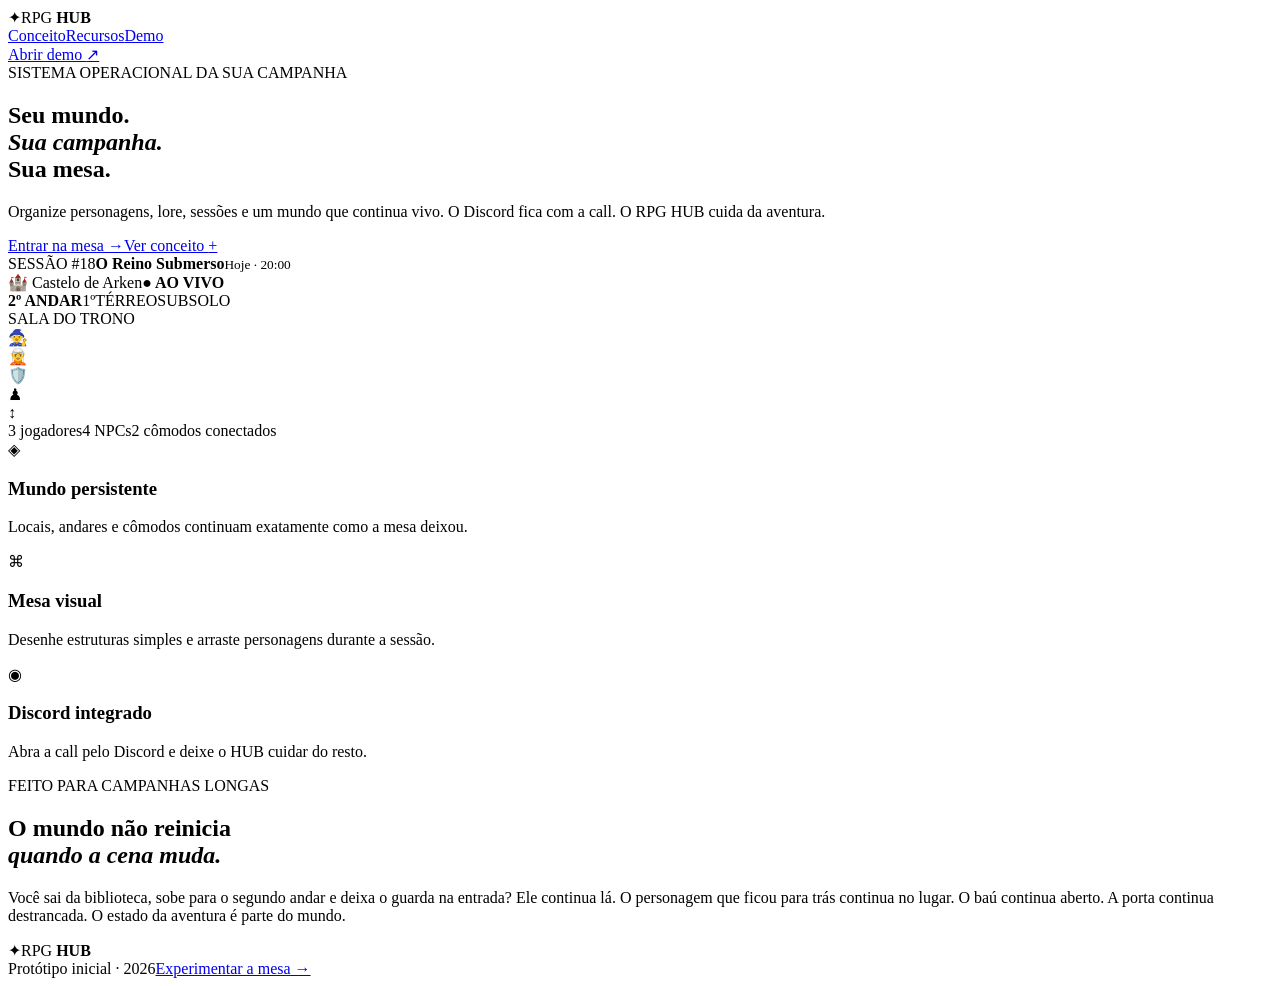
==== index.html @ 9a3b0ae6 "chore: add landing page" ====
<!doctype html><html lang="pt-BR"><head><meta charset="utf-8"><meta name="viewport" content="width=device-width,initial-scale=1"><title>RPG HUB — Seu mundo. Sua campanha. Sua mesa.</title><link rel="stylesheet" href="styles.css"></head><body>
<main class="landing"><div class="ambient a1"></div><div class="ambient a2"></div>
<nav class="topbar"><div class="brand"><span class="brandMark">✦</span><span>RPG <b>HUB</b></span></div><div class="navLinks"><a href="#conceito">Conceito</a><a href="#recursos">Recursos</a><a href="mesa.html">Demo</a></div><a class="ghostButton" href="mesa.html">Abrir demo <span>↗</span></a></nav>
<section class="hero"><div class="heroCopy"><div class="eyebrow"><span></span>SISTEMA OPERACIONAL DA SUA CAMPANHA</div><h1>Seu mundo.<br><em>Sua campanha.</em><br>Sua mesa.</h1><p>Organize personagens, lore, sessões e um mundo que continua vivo. O Discord fica com a call. O RPG HUB cuida da aventura.</p><div class="heroActions"><a class="primaryButton" href="mesa.html">Entrar na mesa <span>→</span></a><a class="secondaryButton" href="#conceito">Ver conceito <span>+</span></a></div></div><div class="heroVisual"><div class="glow"></div><div class="floatingCard"><span>SESSÃO #18</span><b>O Reino Submerso</b><small>Hoje · 20:00</small></div><div class="sceneMock"><div class="sceneHeader"><span>🏰 Castelo de Arken</span><b>● AO VIVO</b></div><div class="floorTabs"><b>2º ANDAR</b><span>1º</span><span>TÉRREO</span><span>SUBSOLO</span></div><div class="sceneRoom"><span class="roomLabel">SALA DO TRONO</span><div class="miniToken m1">🧙</div><div class="miniToken m2">🧝</div><div class="miniToken m3">🛡️</div><div class="miniNpc">♟</div><div class="door">↕</div></div><div class="sceneFooter"><span>3 jogadores</span><span>4 NPCs</span><span>2 cômodos conectados</span></div></div></div></section>
<section id="recursos" class="featureStrip"><article><div class="featureIcon">◈</div><div><h3>Mundo persistente</h3><p>Locais, andares e cômodos continuam exatamente como a mesa deixou.</p></div></article><article><div class="featureIcon">⌘</div><div><h3>Mesa visual</h3><p>Desenhe estruturas simples e arraste personagens durante a sessão.</p></div></article><article><div class="featureIcon">◉</div><div><h3>Discord integrado</h3><p>Abra a call pelo Discord e deixe o HUB cuidar do resto.</p></div></article></section>
<section id="conceito" class="manifesto"><div><div class="eyebrow">FEITO PARA CAMPANHAS LONGAS</div><h2>O mundo não reinicia<br><em>quando a cena muda.</em></h2></div><p>Você sai da biblioteca, sobe para o segundo andar e deixa o guarda na entrada? Ele continua lá. O personagem que ficou para trás continua no lugar. O baú continua aberto. A porta continua destrancada. O estado da aventura é parte do mundo.</p></section>
<footer><div class="brand"><span class="brandMark">✦</span><span>RPG <b>HUB</b></span></div><span>Protótipo inicial · 2026</span><a href="mesa.html">Experimentar a mesa →</a></footer></main></body></html>
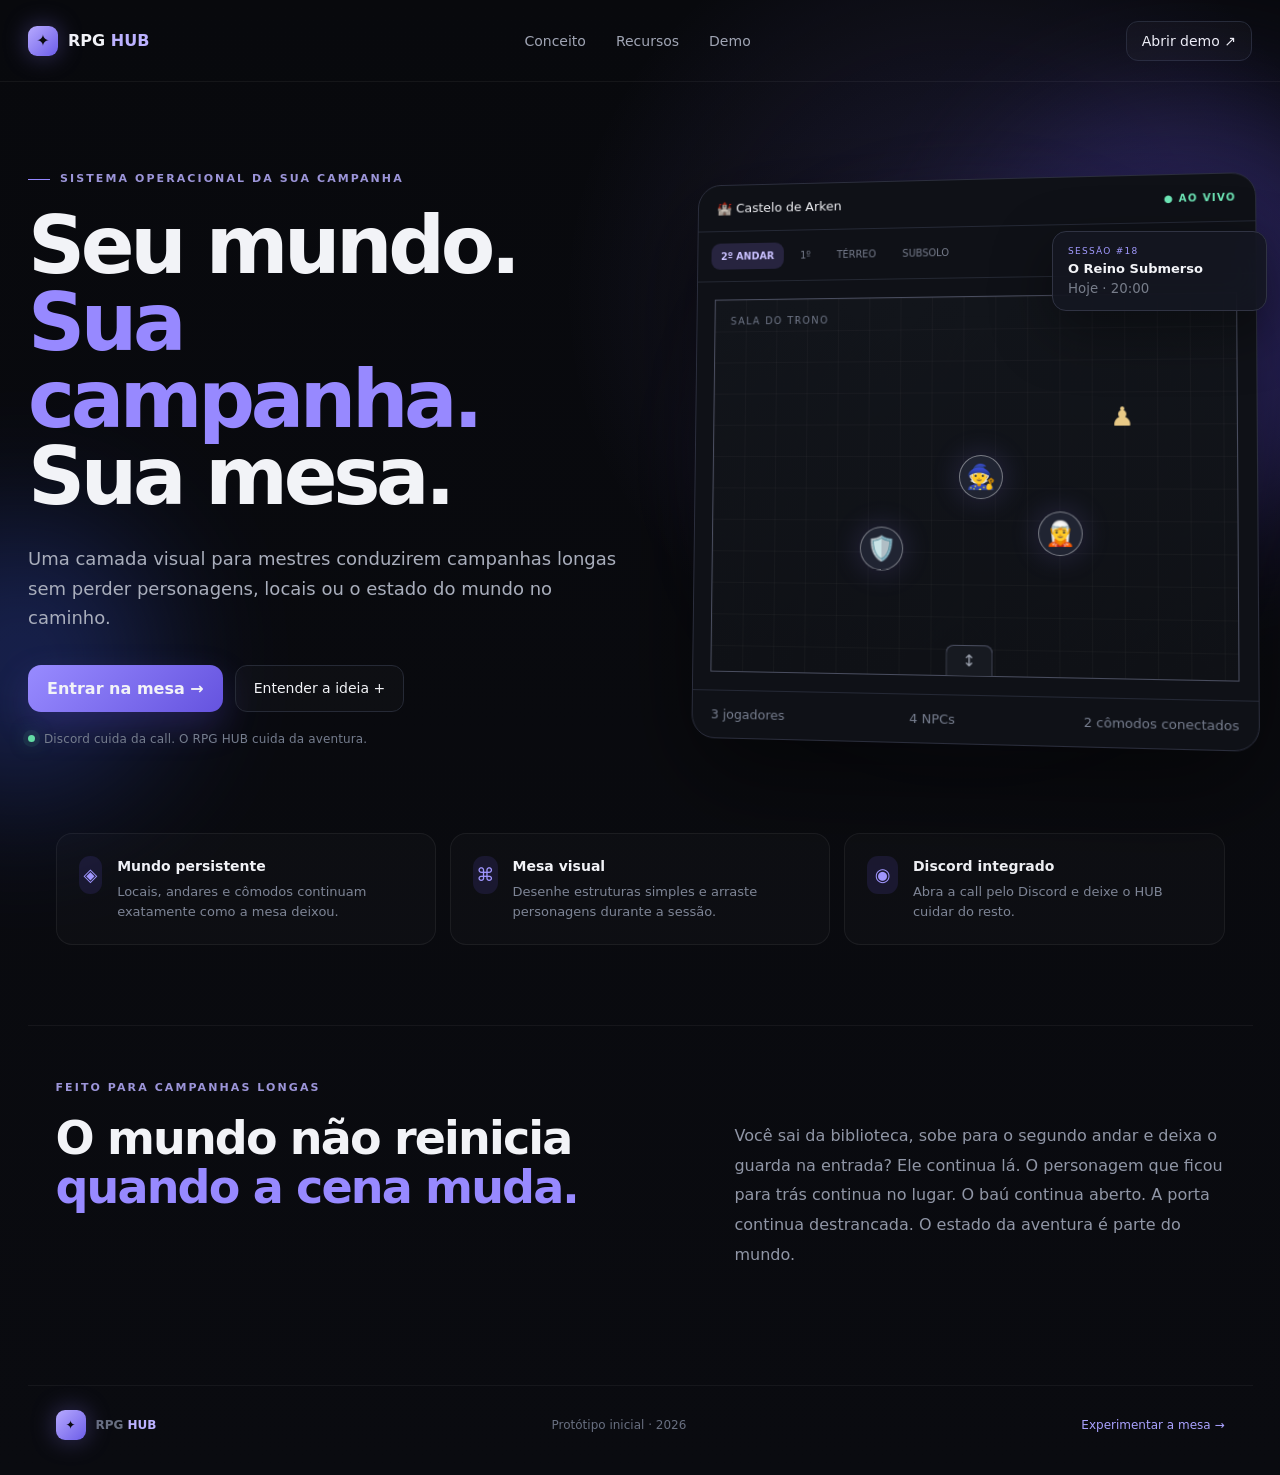
==== commit 8d8fa417: "feat: refine RPG HUB landing page" ====
--- a/index.html
+++ b/index.html
@@ -1,7 +1,7 @@
 <!doctype html><html lang="pt-BR"><head><meta charset="utf-8"><meta name="viewport" content="width=device-width,initial-scale=1"><title>RPG HUB — Seu mundo. Sua campanha. Sua mesa.</title><link rel="stylesheet" href="styles.css"></head><body>
 <main class="landing"><div class="ambient a1"></div><div class="ambient a2"></div>
 <nav class="topbar"><div class="brand"><span class="brandMark">✦</span><span>RPG <b>HUB</b></span></div><div class="navLinks"><a href="#conceito">Conceito</a><a href="#recursos">Recursos</a><a href="mesa.html">Demo</a></div><a class="ghostButton" href="mesa.html">Abrir demo <span>↗</span></a></nav>
-<section class="hero"><div class="heroCopy"><div class="eyebrow"><span></span>SISTEMA OPERACIONAL DA SUA CAMPANHA</div><h1>Seu mundo.<br><em>Sua campanha.</em><br>Sua mesa.</h1><p>Organize personagens, lore, sessões e um mundo que continua vivo. O Discord fica com a call. O RPG HUB cuida da aventura.</p><div class="heroActions"><a class="primaryButton" href="mesa.html">Entrar na mesa <span>→</span></a><a class="secondaryButton" href="#conceito">Ver conceito <span>+</span></a></div></div><div class="heroVisual"><div class="glow"></div><div class="floatingCard"><span>SESSÃO #18</span><b>O Reino Submerso</b><small>Hoje · 20:00</small></div><div class="sceneMock"><div class="sceneHeader"><span>🏰 Castelo de Arken</span><b>● AO VIVO</b></div><div class="floorTabs"><b>2º ANDAR</b><span>1º</span><span>TÉRREO</span><span>SUBSOLO</span></div><div class="sceneRoom"><span class="roomLabel">SALA DO TRONO</span><div class="miniToken m1">🧙</div><div class="miniToken m2">🧝</div><div class="miniToken m3">🛡️</div><div class="miniNpc">♟</div><div class="door">↕</div></div><div class="sceneFooter"><span>3 jogadores</span><span>4 NPCs</span><span>2 cômodos conectados</span></div></div></div></section>
+<section class="hero"><div class="heroCopy"><div class="eyebrow"><span></span>SISTEMA OPERACIONAL DA SUA CAMPANHA</div><h1>Seu mundo.<br><em>Sua campanha.</em><br>Sua mesa.</h1><p>Uma camada visual para mestres conduzirem campanhas longas sem perder personagens, locais ou o estado do mundo no caminho.</p><div class="heroActions"><a class="primaryButton" href="mesa.html">Entrar na mesa <span>→</span></a><a class="secondaryButton" href="#conceito">Entender a ideia <span>+</span></a></div><div class="heroNote"><span class="pulse"></span>Discord cuida da call. O RPG HUB cuida da aventura.</div></div><div class="heroVisual"><div class="glow"></div><div class="floatingCard"><span>SESSÃO #18</span><b>O Reino Submerso</b><small>Hoje · 20:00</small></div><div class="sceneMock"><div class="sceneHeader"><span>🏰 Castelo de Arken</span><b>● AO VIVO</b></div><div class="floorTabs"><b>2º ANDAR</b><span>1º</span><span>TÉRREO</span><span>SUBSOLO</span></div><div class="sceneRoom"><span class="roomLabel">SALA DO TRONO</span><div class="miniToken m1">🧙</div><div class="miniToken m2">🧝</div><div class="miniToken m3">🛡️</div><div class="miniNpc">♟</div><div class="door">↕</div></div><div class="sceneFooter"><span>3 jogadores</span><span>4 NPCs</span><span>2 cômodos conectados</span></div></div></div></section>
 <section id="recursos" class="featureStrip"><article><div class="featureIcon">◈</div><div><h3>Mundo persistente</h3><p>Locais, andares e cômodos continuam exatamente como a mesa deixou.</p></div></article><article><div class="featureIcon">⌘</div><div><h3>Mesa visual</h3><p>Desenhe estruturas simples e arraste personagens durante a sessão.</p></div></article><article><div class="featureIcon">◉</div><div><h3>Discord integrado</h3><p>Abra a call pelo Discord e deixe o HUB cuidar do resto.</p></div></article></section>
 <section id="conceito" class="manifesto"><div><div class="eyebrow">FEITO PARA CAMPANHAS LONGAS</div><h2>O mundo não reinicia<br><em>quando a cena muda.</em></h2></div><p>Você sai da biblioteca, sobe para o segundo andar e deixa o guarda na entrada? Ele continua lá. O personagem que ficou para trás continua no lugar. O baú continua aberto. A porta continua destrancada. O estado da aventura é parte do mundo.</p></section>
 <footer><div class="brand"><span class="brandMark">✦</span><span>RPG <b>HUB</b></span></div><span>Protótipo inicial · 2026</span><a href="mesa.html">Experimentar a mesa →</a></footer></main></body></html>
--- a/styles.css
+++ b/styles.css
@@ -0,0 +1,21 @@
+:root{--bg:#08090d;--panel:#101219;--panel2:#151820;--line:#262a36;--text:#f2f3f7;--muted:#9197a7;--accent:#8b7cff;--gold:#e8c986;--green:#65d8a2}*{box-sizing:border-box}html{scroll-behavior:smooth}body{margin:0;background:var(--bg);color:var(--text);font-family:Inter,ui-sans-serif,system-ui,-apple-system,BlinkMacSystemFont,"Segoe UI",sans-serif}a{text-decoration:none;color:inherit}button{font:inherit;color:inherit;background:none;border:0;cursor:pointer}.landing{min-height:100vh;position:relative;overflow:hidden;background:radial-gradient(circle at 75% 20%,rgba(139,124,255,.16),transparent 26%),linear-gradient(180deg,#08090d 0%,#0a0b10 100%)}.ambient{position:absolute;border-radius:50%;filter:blur(70px);opacity:.3;pointer-events:none}.a1{width:420px;height:420px;background:#6c57ff;right:-120px;top:110px}.a2{width:280px;height:280px;background:#3c5be8;left:-120px;top:520px}.topbar{height:82px;display:flex;align-items:center;justify-content:space-between;max-width:1280px;margin:auto;padding:0 28px;border-bottom:1px solid rgba(255,255,255,.05)}.brand,.sideBrand{display:flex;align-items:center;gap:10px;font-weight:700}.brandMark{width:30px;height:30px;border-radius:9px;display:grid;place-items:center;background:linear-gradient(135deg,#b7aaff,#6c5de8);color:#0b0b10;box-shadow:0 0 25px rgba(139,124,255,.35)}.brand b,.sideBrand b{color:#bcb2ff}.navLinks{display:flex;gap:30px;color:#a0a5b4;font-size:14px}.navLinks a:hover{color:#fff}.ghostButton,.secondaryButton,.softButton{border:1px solid var(--line);padding:11px 15px;border-radius:12px;background:rgba(255,255,255,.025);font-size:14px}.hero{max-width:1280px;margin:0 auto;padding:90px 28px 65px;display:grid;grid-template-columns:1.02fr .98fr;gap:70px;align-items:center}.heroCopy{position:relative;z-index:2}.eyebrow{font-size:11px;letter-spacing:.19em;color:#9c95d9;font-weight:800}.eyebrow span{width:22px;height:1px;background:var(--accent);display:inline-block;vertical-align:middle;margin-right:10px}.hero h1{font-size:clamp(54px,6.2vw,92px);line-height:.97;letter-spacing:-.055em;margin:23px 0 28px;font-weight:760}.hero h1 em,.manifesto h2 em{font-style:normal;color:#9789ff}.hero p{max-width:610px;color:#a9aebc;font-size:18px;line-height:1.65}.heroActions{display:flex;gap:12px;margin-top:32px}.primaryButton{padding:14px 19px;border-radius:13px;background:linear-gradient(135deg,#988bff,#6553df);box-shadow:0 14px 35px rgba(104,84,228,.23);font-weight:750}.secondaryButton{padding:14px 18px}.heroVisual{position:relative;min-height:540px;display:flex;align-items:center;justify-content:center}.glow{position:absolute;width:460px;height:460px;border-radius:50%;background:rgba(127,105,255,.18);filter:blur(50px)}.sceneMock{width:min(590px,100%);border:1px solid #2b2e3d;border-radius:24px;background:#0f1117;box-shadow:0 35px 100px rgba(0,0,0,.55);overflow:hidden;transform:perspective(1000px) rotateY(-5deg) rotateX(2deg)}.sceneHeader,.sceneFooter{display:flex;justify-content:space-between;align-items:center;padding:16px 19px;border-bottom:1px solid #252936;font-size:13px}.sceneHeader b{font-size:10px;color:#6ee7b7;letter-spacing:.12em}.floorTabs{display:flex;gap:7px;padding:12px 14px;border-bottom:1px solid #242833}.floorTabs>*{padding:8px 10px;border-radius:9px;font-size:10px;color:#777d8d}.floorTabs b{background:#27243f;color:#c9c1ff}.sceneRoom{height:380px;margin:18px;position:relative;border:1px solid #4a4e60;background:linear-gradient(#12151b,#0f1116);overflow:hidden}.sceneRoom:before{content:"";position:absolute;inset:0;background-image:linear-gradient(rgba(255,255,255,.028) 1px,transparent 1px),linear-gradient(90deg,rgba(255,255,255,.028) 1px,transparent 1px);background-size:32px 32px}.roomLabel{position:absolute;top:16px;left:16px;font-size:10px;letter-spacing:.14em;color:#6f7687}.miniToken,.miniNpc{position:absolute;display:grid;place-items:center}.miniToken{width:44px;height:44px;border-radius:50%;font-size:24px;background:#202432;border:1px solid rgba(255,255,255,.4);box-shadow:0 0 30px rgba(139,124,255,.2)}.m1{left:48%;top:42%}.m2{left:63%;top:57%}.m3{left:29%;top:61%}.miniNpc{right:19%;top:28%;font-size:26px;color:#e8c986}.door{position:absolute;bottom:0;left:50%;transform:translateX(-50%);padding:5px 16px;border:1px solid #4a4e60;border-bottom:0;border-radius:8px 8px 0 0;color:#9ea4b1;background:#171a21}.sceneFooter{border-top:1px solid #252936;border-bottom:0;color:#777e8f}.floatingCard{position:absolute;z-index:2;top:55px;right:-15px;width:215px;display:grid;gap:5px;border:1px solid #303343;background:#151722d9;backdrop-filter:blur(18px);padding:14px 15px;border-radius:14px;box-shadow:0 20px 60px rgba(0,0,0,.4)}.floatingCard span{font-size:9px;color:#a29aff;letter-spacing:.14em}.floatingCard b{font-size:13px}.floatingCard small{color:#777d8a}.featureStrip{max-width:1225px;margin:0 auto;padding:22px 28px 80px;display:grid;grid-template-columns:repeat(3,1fr);gap:14px}.featureStrip article{display:flex;gap:15px;border:1px solid rgba(255,255,255,.06);padding:22px;border-radius:16px;background:rgba(255,255,255,.02)}.featureIcon{width:38px;height:38px;border-radius:11px;display:grid;place-items:center;background:#1a1830;color:#a197ff;font-size:18px}.featureStrip h3{margin:2px 0 8px;font-size:14px}.featureStrip p{margin:0;color:#7e8596;font-size:13px;line-height:1.55}.manifesto{max-width:1225px;margin:0 auto;padding:55px 28px 100px;display:grid;grid-template-columns:1.1fr .9fr;gap:80px;border-top:1px solid rgba(255,255,255,.05)}.manifesto h2{font-size:46px;line-height:1.05;letter-spacing:-.04em;margin:20px 0}.manifesto p{color:#9096a6;line-height:1.85;max-width:520px;margin-top:40px}footer{max-width:1225px;margin:auto;padding:24px 28px 35px;border-top:1px solid rgba(255,255,255,.05);display:flex;align-items:center;justify-content:space-between;color:#686f80;font-size:12px}footer a{color:#aaa2ff}.appShell{display:grid;grid-template-columns:250px 1fr;min-height:100vh;background:#080a0e}.sidebar{background:#0c0f14;border-right:1px solid #1f232d;padding:22px 16px;display:flex;flex-direction:column}.sideBrand{padding:7px 9px 24px}.campaignBadge{display:flex;gap:10px;align-items:center;padding:12px;border-radius:13px;background:#12151c;border:1px solid #222631}.miniCrest{width:34px;height:34px;display:grid;place-items:center;border-radius:10px;background:#28253e;color:#b9aeff}.campaignBadge strong{display:block;font-size:12px}.campaignBadge span{display:block;font-size:10px;color:#707786;margin-top:4px}.sideNav{display:grid;gap:4px;margin-top:20px}.sideNav a{padding:11px 12px;border-radius:10px;color:#818897;font-size:13px}.sideNav a.active,.sideNav a:hover{background:#19172a;color:#d1cbff}.discordCard{display:flex;align-items:center;gap:10px;padding:12px;margin-top:auto;margin-bottom:14px;background:#11151c;border:1px solid #242936;border-radius:13px}.discordCard>div:nth-child(2){flex:1}.discordCard b,.discordCard span{display:block}.discordCard b{font-size:12px}.discordCard span{font-size:10px;color:#777e8d;margin-top:3px}.discordIcon{width:34px;height:34px;display:grid;place-items:center;border-radius:9px;background:#312957;color:#b7adff}.discordCard button{color:#a39bff}.sideBottom{display:grid;gap:12px}.sideBottom>a{font-size:11px;color:#676e7e;padding:0 10px}.userPill{display:flex;align-items:center;gap:9px;padding:10px;border-top:1px solid #20242e;color:#89909e;font-size:11px}.userPill span:nth-child(2){flex:1}.avatar{width:28px;height:28px;border-radius:50%;display:grid;place-items:center;background:#31364b;color:#d2d7eb;font-size:10px}.workspace{padding:30px 32px 28px;min-width:0}.workspaceTop{display:flex;justify-content:space-between;align-items:end;gap:20px}.workspaceTop h1{font-size:28px;letter-spacing:-.03em;margin:8px 0 0}.topActions{display:flex;align-items:center;gap:9px}.softButton,.discordButton{padding:10px 13px}.discordButton{border-radius:11px;background:#6758db;font-weight:700;font-size:12px}.sessionOnline{font-size:11px;color:#7f8696;display:flex;gap:7px;align-items:center;margin-left:6px}.sessionOnline i{width:7px;height:7px;border-radius:50%;background:#63dba2;box-shadow:0 0 11px #63dba2}.sessionMeta{margin-top:24px;display:flex;align-items:center;gap:30px;border-top:1px solid #1e232c;border-bottom:1px solid #1e232c;padding:14px 0;color:#798191;font-size:11px}.sessionMeta>div:first-child{margin-right:auto}.sessionMeta b{display:block;color:#d9dce5;font-size:11px}.sessionMeta span{display:block;margin-top:3px;color:#6d7482}.tableLayout{display:grid;grid-template-columns:minmax(0,1fr) 305px;gap:18px;margin-top:18px}.boardPanel,.contextPanel{border:1px solid #222630;background:#0d1016;border-radius:18px;overflow:hidden}.boardToolbar{display:flex;justify-content:space-between;gap:10px;padding:12px;border-bottom:1px solid #242833}.floorSwitch,.tools{display:flex;gap:5px;overflow:auto}.floorSwitch button,.tools button{padding:8px 10px;border-radius:8px;color:#7f8795;font-size:11px;white-space:nowrap}.floorSwitch button.chosen,.tools button.chosen{background:#25213e;color:#c6beff}.boardFrame{padding:14px}.boardGrid{height:660px;position:relative;border-radius:12px;overflow:hidden;background-color:#101319;background-image:linear-gradient(rgba(255,255,255,.032) 1px,transparent 1px),linear-gradient(90deg,rgba(255,255,255,.032) 1px,transparent 1px);background-size:28px 28px;border:1px solid #2b2f3c}.boardGrid:after{content:"";position:absolute;inset:0;pointer-events:none;background:radial-gradient(circle at 50% 46%,rgba(116,99,219,.09),transparent 38%)}.floorName{position:absolute;left:17px;top:15px;right:17px;display:flex;justify-content:space-between;font-size:10px;color:#777f90;z-index:2}.floorName b{color:#aca4e8;letter-spacing:.14em}.room{position:absolute;border:1px solid #4a4f61;background:rgba(22,25,31,.74);box-shadow:inset 0 0 0 6px rgba(255,255,255,.012);z-index:1}.room span{position:absolute;top:10px;left:12px;font-size:9px;letter-spacing:.12em;color:#626a7b;z-index:2}.room i{position:absolute;width:11px;height:11px;border:1px solid #555a69;background:#151821}.room i:nth-of-type(1){top:-6px;left:24%}.room i:nth-of-type(2){top:-6px;right:24%}.room i:nth-of-type(3){bottom:-6px;left:31%}.room i:nth-of-type(4){right:-6px;top:46%}.tokenBig{position:absolute;transform:translate(-50%,-50%);z-index:5;text-align:center;cursor:grab;user-select:none;transition:transform .14s ease}.tokenBig:active{cursor:grabbing}.tokenBig:hover{transform:translate(-50%,-50%) scale(1.06)}.tokenBig>div{width:50px;height:50px;border-radius:50%;display:grid;place-items:center;font-size:27px;background:#1d212c;border:2px solid var(--token-color);box-shadow:0 0 0 5px rgba(255,255,255,.025),0 0 30px rgba(139,124,255,.16)}.tokenBig span{display:block;font-size:9px;color:#a5acba;margin-top:6px}.tokenBig.selected>div{box-shadow:0 0 0 6px rgba(139,124,255,.12),0 0 35px rgba(139,124,255,.25)}.staircase{position:absolute;left:49%;bottom:0;transform:translateX(-50%);padding:7px 23px;border:1px solid #4a4f5f;border-bottom:0;border-radius:8px 8px 0 0;background:#171a20;color:#a0a6b4;font-size:12px;z-index:4}.staircase span{font-size:9px;margin-left:6px;color:#666e7c}.boardLegend{display:flex;gap:18px;align-items:center;flex-wrap:wrap;padding:10px 14px;border-top:1px solid #222730;color:#6d7482;font-size:10px}.boardLegend .persist{margin-left:auto;color:#63c898}.dot{width:7px;height:7px;display:inline-block;border-radius:50%;margin-right:5px}.dot.player{background:#8b7cff}.dot.npc{background:#e7c47d}.contextPanel{display:flex;flex-direction:column}.contextHead{padding:17px 16px;border-bottom:1px solid #222730;display:flex;justify-content:space-between}.contextHead h2{font-size:19px;margin:7px 0 0}.contextHead button{color:#727988}.contextSection{padding:15px;border-bottom:1px solid #222730}.sectionTitle{display:flex;justify-content:space-between;color:#767e8f;font-size:10px;margin-bottom:9px}.sectionTitle button{color:#afa6ff}.roomItem,.entityItem{width:100%;display:flex;align-items:center;gap:10px;padding:9px 6px;border-radius:10px;text-align:left}.roomItem:hover,.entityItem:hover,.entityChosen{background:#171a22}.roomIcon,.entityAvatar{width:30px;height:30px;display:grid;place-items:center;border-radius:8px;background:#181c25;color:#a4abb9}.entityAvatar{border-radius:50%;font-size:16px}.roomItem div,.entityItem div{flex:1}.roomItem b,.roomItem small,.entityItem b,.entityItem small{display:block}.roomItem b,.entityItem b{font-size:11px}.roomItem small,.entityItem small{font-size:9px;color:#68707f;margin-top:3px}.roomItem>span:last-child,.entityItem>span:last-child{color:#616978;font-size:12px}.selectedCard{margin:15px;background:linear-gradient(180deg,#171628,#11131a);border:1px solid #2b2940;border-radius:14px;padding:13px}.selectedRow{display:flex;align-items:center;gap:11px;margin:11px 0 14px}.selectedEmoji{width:38px;height:38px;display:grid;place-items:center;border-radius:10px;background:#282340;font-size:20px}.selectedCard h3{margin:0;font-size:13px}.selectedCard p{margin:4px 0 0;color:#6f7685;font-size:9px}.statGrid{display:grid;grid-template-columns:1fr 1fr;gap:8px}.statGrid div{border:1px solid #262936;padding:9px;border-radius:10px}.statGrid span{display:block;color:#646c7a;font-size:8px;letter-spacing:.12em}.statGrid b{display:block;font-size:10px;margin-top:5px}.emptySelect{color:#747b88;font-size:11px;line-height:1.6}.toast{position:fixed;right:22px;bottom:22px;padding:12px 14px;border:1px solid #36314e;background:#171428;color:#d8d3ff;border-radius:12px;box-shadow:0 18px 50px rgba(0,0,0,.45);font-size:12px;opacity:0;transform:translateY(8px);pointer-events:none;transition:.2s}.toast.show{opacity:1;transform:translateY(0)}@media(max-width:1050px){.hero{grid-template-columns:1fr}.heroVisual{min-height:430px}.featureStrip,.manifesto{grid-template-columns:1fr}.appShell{grid-template-columns:78px 1fr}.sidebar{padding:18px 9px}.sideBrand div,.campaignBadge div:nth-child(2),.sideNav a,.discordCard>div:nth-child(2),.discordCard button,.sideBottom>a,.userPill span:not(:first-child){font-size:0}.sideBrand{justify-content:center}.campaignBadge{justify-content:center}.discordCard{justify-content:center}.userPill{justify-content:center}.tableLayout{grid-template-columns:1fr}.contextPanel{display:grid;grid-template-columns:1fr 1fr}.contextHead,.selectedCard{grid-column:1/-1}.contextSection{border-right:1px solid #222730}.boardGrid{height:560px}}@media(max-width:700px){.topbar{padding:0 16px}.navLinks{display:none}.hero{padding:65px 16px 45px}.hero h1{font-size:54px}.heroVisual{min-height:330px}.sceneMock{transform:none}.sceneRoom{height:260px}.featureStrip,.manifesto,footer{padding-left:16px;padding-right:16px}.featureStrip{grid-template-columns:1fr}.manifesto{gap:10px}.manifesto h2{font-size:38px}.appShell{display:block}.sidebar{display:none}.workspace{padding:18px 12px}.workspaceTop{align-items:start}.workspaceTop h1{font-size:21px}.topActions .softButton,.sessionOnline{display:none}.sessionMeta{gap:14px;overflow:auto}.tableLayout{margin-top:12px}.boardGrid{height:470px}.contextPanel{grid-template-columns:1fr}.contextSection{border-right:0}.boardToolbar{overflow:auto}.boardLegend .persist{margin-left:0}.floorSwitch{max-width:100%}}
+
+/* ===== RPG HUB refinement layer ===== */
+:root{--accent:#9487ff;--accent2:#6c5ce7;--surface:#0f1219;--surface2:#151924;--border-soft:rgba(255,255,255,.075)}
+body{background:#07090d}
+button,a{transition:background .18s ease,border-color .18s ease,color .18s ease,transform .18s ease,box-shadow .18s ease}
+.brandMark{position:relative;overflow:hidden}.brandMark:after{content:"";position:absolute;inset:-30%;background:linear-gradient(120deg,transparent 35%,rgba(255,255,255,.45),transparent 65%);transform:translateX(-100%);animation:brandShine 5s ease-in-out infinite}
+@keyframes brandShine{0%,70%,100%{transform:translateX(-100%)}80%{transform:translateX(100%)}}
+.heroCopy .heroNote{margin-top:20px;display:flex;align-items:center;gap:9px;color:#757d8e;font-size:12px}.pulse{width:7px;height:7px;border-radius:50%;background:#63dca4;box-shadow:0 0 0 5px rgba(99,220,164,.08),0 0 18px rgba(99,220,164,.5);animation:pulse 2s infinite}.heroNote{letter-spacing:.01em}@keyframes pulse{50%{box-shadow:0 0 0 8px rgba(99,220,164,.02),0 0 22px rgba(99,220,164,.7)}}
+.featureStrip article{transition:transform .2s ease,border-color .2s ease,background .2s ease}.featureStrip article:hover{transform:translateY(-3px);border-color:rgba(148,135,255,.22);background:rgba(148,135,255,.035)}
+.sceneMock{animation:floatScene 8s ease-in-out infinite}@keyframes floatScene{0%,100%{transform:perspective(1000px) rotateY(-5deg) rotateX(2deg) translateY(0)}50%{transform:perspective(1000px) rotateY(-4deg) rotateX(2deg) translateY(-8px)}}
+@media(max-width:700px){.sceneMock{animation:none}}
+.workspaceTitleRow{display:flex;justify-content:space-between;gap:20px;align-items:end}.crumbs{display:flex;gap:8px;align-items:center;color:#5e6675;font-size:10px;text-transform:uppercase;letter-spacing:.12em;margin-bottom:13px}.crumbs .current{color:#8b93a2}.crumbs b{color:#414754}.workspaceTop h1{margin-top:4px}
+.boardPanel{box-shadow:0 24px 80px rgba(0,0,0,.16)}.boardFrame{background:linear-gradient(180deg,#0d1016,#0a0d12)}.boardGrid{isolation:isolate;transform:scale(var(--board-zoom,1));transform-origin:center;transition:transform .22s ease;will-change:transform}.boardGrid:after{z-index:8;opacity:.65}.boardTopline{position:absolute;left:16px;right:16px;top:13px;display:flex;justify-content:space-between;z-index:12;pointer-events:none}.boardTopline span{display:block;color:#555e6d;font-size:8px;letter-spacing:.16em;margin-bottom:3px}.boardTopline b{font-size:10px;color:#aeb4c1}.boardTopline>div:last-child{text-align:right}.room{transition:background .18s ease,border-color .18s ease,box-shadow .18s ease}.room:hover{background:rgba(31,35,45,.78);border-color:#666c7d;box-shadow:0 0 0 1px rgba(148,135,255,.08),inset 0 0 0 5px rgba(255,255,255,.012)}.room small{display:none}.roomSelected{border-color:#9487ff!important;box-shadow:0 0 0 1px rgba(148,135,255,.18),0 0 25px rgba(148,135,255,.09)!important}.roomChosen{background:#17162b!important}.tokenBig{touch-action:none}.tokenBig.dragging{z-index:20}.tokenBig.dragging>div{transform:scale(1.08);box-shadow:0 0 0 7px rgba(148,135,255,.16),0 0 35px color-mix(in srgb,var(--token-color),transparent 35%)}.tokenBig>div{transition:transform .16s ease,box-shadow .16s ease,border-color .16s ease}.entityAvatar{background:color-mix(in srgb,var(--entity-color),#171b24 72%);border:1px solid color-mix(in srgb,var(--entity-color),transparent 58%)}.selectedEmoji{background:color-mix(in srgb,var(--selected-color),#161923 82%);border:1px solid color-mix(in srgb,var(--selected-color),transparent 55%)}
+.boardHint{position:absolute;right:14px;top:13px;z-index:13;padding:7px 9px;border:1px solid #272c38;background:#0f1319d9;color:#707989;border-radius:8px;font-size:9px;backdrop-filter:blur(10px);pointer-events:none}.drawing .boardHint{color:#b8afff;border-color:#403a69}
+.boardFooter{display:flex;align-items:center;justify-content:space-between;gap:18px;padding:11px 15px;border-top:1px solid #232732;color:#697181;font-size:9px}.legend{display:flex;gap:15px;align-items:center;flex-wrap:wrap}.persistStatus{display:flex;gap:7px;align-items:center}.persistStatus i{display:block;width:6px;height:6px;border-radius:50%;background:#63d39b;box-shadow:0 0 10px rgba(99,211,155,.4)}
+.toolbarBlock{display:flex;align-items:end;gap:12px}.toolbarCaption{font-size:8px;letter-spacing:.14em;color:#5e6676;margin-bottom:8px}.toolbarActions{display:flex;align-items:center;gap:5px}.toolButton,.iconButton{border:1px solid #242934;background:#0f1218}.toolButton:hover,.iconButton:hover,.softButton:hover{border-color:#393e4d;color:#bdb7ff}.toolButton span{opacity:.75}.zoomValue{font-size:10px;color:#747c8b;min-width:38px;text-align:center}.sectionTitle b{font-size:10px;color:#686f7d}.moreButton{padding:4px 6px}
+.contextPanel{box-shadow:0 24px 80px rgba(0,0,0,.14)}.selectedCard{box-shadow:inset 0 1px 0 rgba(255,255,255,.025)}.selectedMeta{display:grid;gap:6px;margin-top:12px}.selectedMeta span{display:flex;justify-content:space-between;padding:8px 0;border-top:1px solid #252934;color:#646c79;font-size:9px}.selectedMeta b{color:#a9afbb;font-weight:600}.quickRollSection{padding-bottom:13px}.rollRow{display:grid;grid-template-columns:repeat(6,1fr);gap:5px}.rollDie{padding:8px 3px;border:1px solid #262b36;border-radius:8px;color:#8d95a4;font-size:10px;background:#10141b}.rollDie:hover{transform:translateY(-1px);border-color:#554b87;color:#cfc9ff}.rollDie.hot{background:#221d3e;color:#bfb5ff;border-color:#403665}.rollResult{display:flex;justify-content:space-between;align-items:center;margin-top:8px;padding:9px 10px;border:1px solid #282d38;border-radius:9px;background:#0d1117}.rollResult span{font-size:9px;color:#697181}.rollResult b{font-size:19px;color:#dedbff}.rollPulse{animation:rollPulse .24s ease}@keyframes rollPulse{50%{transform:scale(1.02);border-color:#6054a0}}
+/* modal */.modalBackdrop{position:fixed;inset:0;background:rgba(4,5,8,.72);backdrop-filter:blur(12px);display:grid;place-items:center;padding:20px;opacity:0;visibility:hidden;pointer-events:none;transition:opacity .2s ease,visibility .2s ease;z-index:200}.modalBackdrop.open{opacity:1;visibility:visible;pointer-events:auto}.modalCard,.worldModalCard{width:min(460px,100%);border:1px solid #303443;border-radius:18px;background:linear-gradient(180deg,#151923,#0f1218);box-shadow:0 35px 110px rgba(0,0,0,.62);padding:20px}.worldModalCard{width:min(620px,100%)}.modalHeader{display:flex;align-items:flex-start;justify-content:space-between;gap:20px;margin-bottom:20px}.modalHeader h3{margin:7px 0 0;font-size:21px}.closeButton{width:32px;height:32px;border:1px solid #2a2f3a;border-radius:9px;color:#7d8492}.closeButton:hover{background:#1a1e27;color:#fff}.modalCard label{display:grid;gap:7px;margin-top:14px;color:#7f8797;font-size:10px}.optional{color:#555e6b;font-size:9px}.modalCard input,.modalCard textarea{font:inherit;color:#e8eaf0;background:#0b0e14;border:1px solid #282d38;border-radius:10px;padding:11px 12px;outline:none;resize:vertical}.modalCard input:focus,.modalCard textarea:focus{border-color:#575084;box-shadow:0 0 0 3px rgba(148,135,255,.08)}.modalActions{display:flex;justify-content:flex-end;gap:8px;margin-top:20px}.primarySmall{padding:10px 14px;border-radius:10px;background:linear-gradient(135deg,#9d90ff,#6756dc);font-size:11px;font-weight:750}.worldHero{display:flex;justify-content:space-between;gap:20px;padding:15px;border:1px solid #272c38;background:#10141b;border-radius:13px;margin-bottom:12px}.worldHero h4{font-size:22px;margin:7px 0 5px}.worldHero p{margin:0;color:#697181;font-size:10px;line-height:1.6}.worldIcon{width:56px;height:56px;border-radius:14px;display:grid;place-items:center;background:#27223f;font-size:29px}.worldFloor{width:100%;display:grid;grid-template-columns:1fr auto auto;gap:12px;align-items:center;text-align:left;padding:13px;border:1px solid #252a35;background:#0f1218;border-radius:10px;margin-top:6px}.worldFloor:hover{border-color:#464052;background:#171a23}.worldFloorName{font-size:11px;color:#d2d6df}.worldFloor>span:nth-child(2){font-size:9px;color:#646c7a}.worldFloor b{color:#8e86ba}
+@media(max-width:1050px){.workspaceTitleRow{align-items:start;flex-direction:column}.topActions{width:100%}.toolbarActions{margin-left:auto}.boardGrid{transform:none}.boardTopline{display:none}}
+@media(max-width:700px){.workspaceTop{padding-top:10px}.workspaceTitleRow{gap:12px}.topActions{overflow:auto;width:100%}.topActions>*{white-space:nowrap}.boardPanel{border-radius:14px}.boardFrame{padding:8px}.boardGrid{height:470px}.boardHint{display:none}.boardFooter{padding:10px 11px}.toolbarBlock{min-width:max-content}.toolbarCaption{display:none}.toolbarActions .toolGroup{display:none}.floorSwitch{max-width:100vw}.contextPanel{border-radius:14px}.rollRow{grid-template-columns:repeat(3,1fr)}.worldHero h4{font-size:18px}.worldIcon{width:48px;height:48px;font-size:24px}}
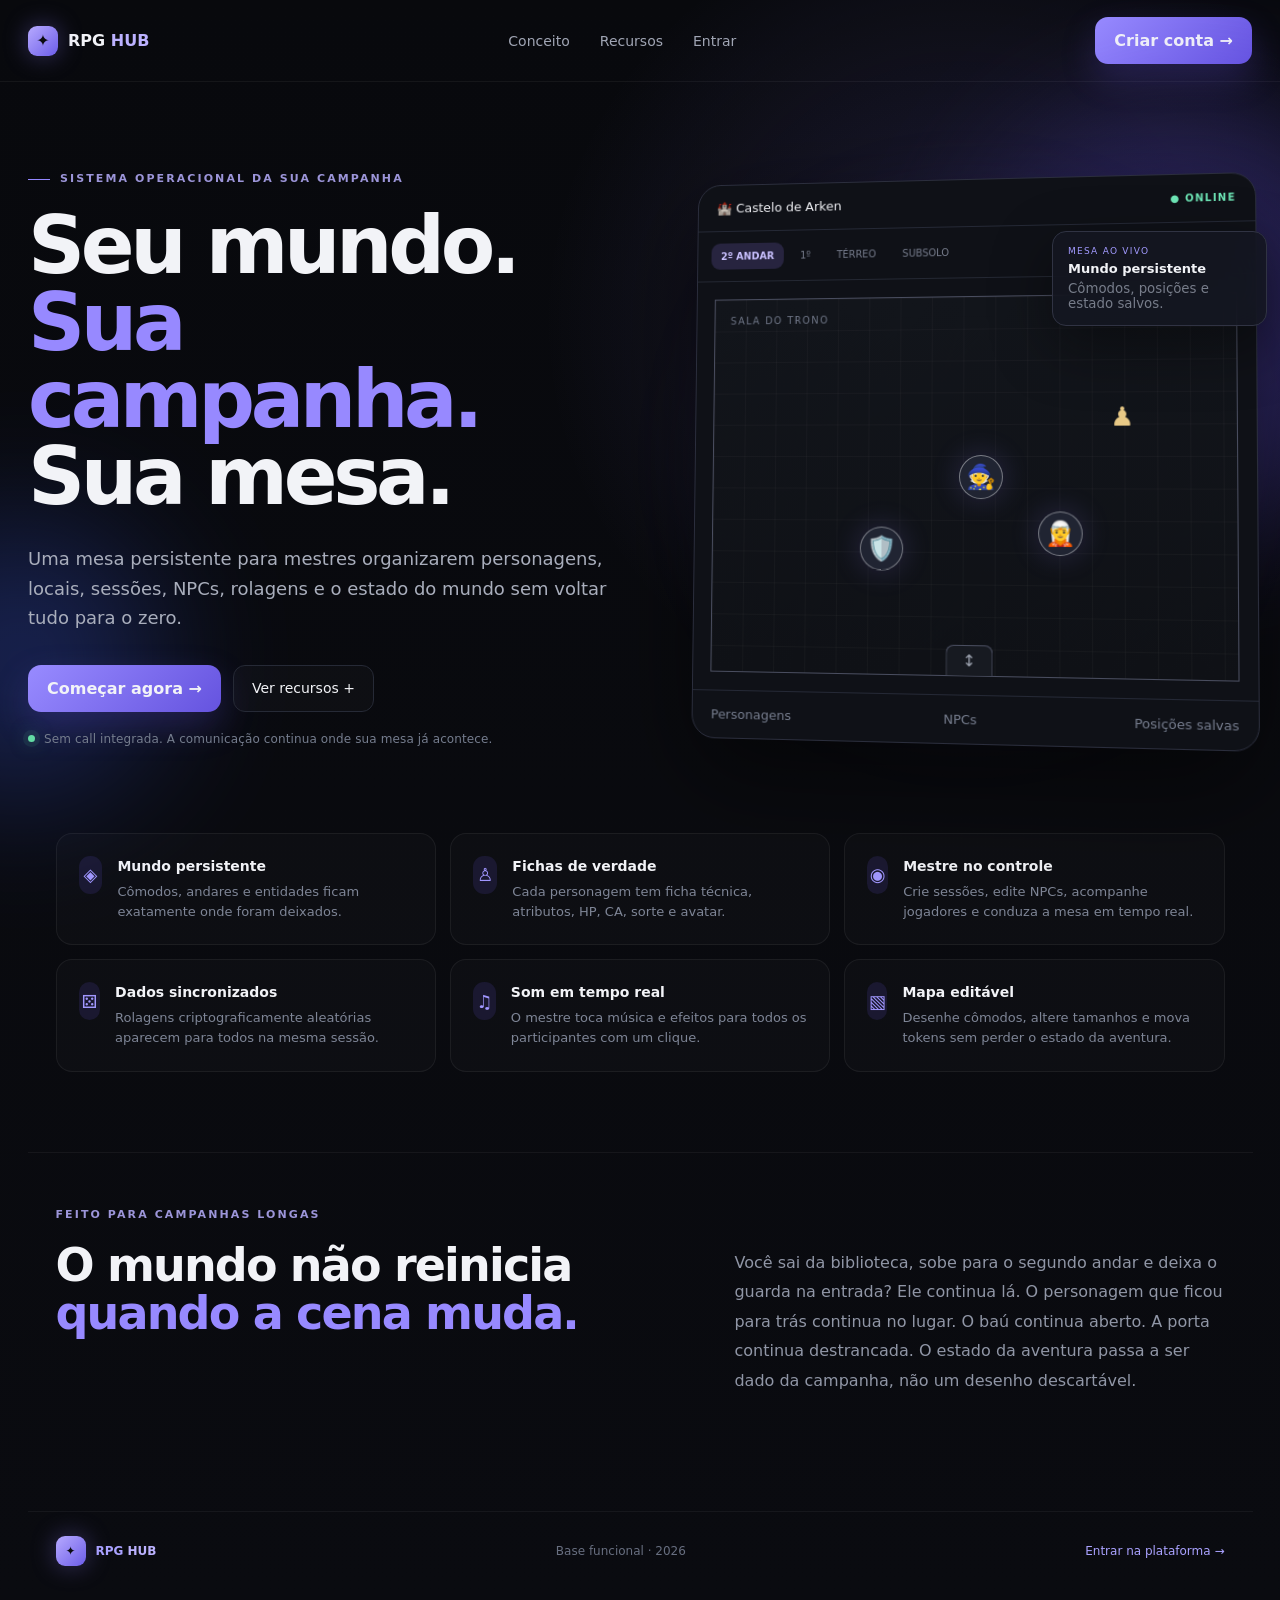
==== commit 46789e17: "feat: launch functional RPG HUB" ====
--- a/index.html
+++ b/index.html
@@ -1,7 +1,59 @@
-<!doctype html><html lang="pt-BR"><head><meta charset="utf-8"><meta name="viewport" content="width=device-width,initial-scale=1"><title>RPG HUB — Seu mundo. Sua campanha. Sua mesa.</title><link rel="stylesheet" href="styles.css"></head><body>
-<main class="landing"><div class="ambient a1"></div><div class="ambient a2"></div>
-<nav class="topbar"><div class="brand"><span class="brandMark">✦</span><span>RPG <b>HUB</b></span></div><div class="navLinks"><a href="#conceito">Conceito</a><a href="#recursos">Recursos</a><a href="mesa.html">Demo</a></div><a class="ghostButton" href="mesa.html">Abrir demo <span>↗</span></a></nav>
-<section class="hero"><div class="heroCopy"><div class="eyebrow"><span></span>SISTEMA OPERACIONAL DA SUA CAMPANHA</div><h1>Seu mundo.<br><em>Sua campanha.</em><br>Sua mesa.</h1><p>Uma camada visual para mestres conduzirem campanhas longas sem perder personagens, locais ou o estado do mundo no caminho.</p><div class="heroActions"><a class="primaryButton" href="mesa.html">Entrar na mesa <span>→</span></a><a class="secondaryButton" href="#conceito">Entender a ideia <span>+</span></a></div><div class="heroNote"><span class="pulse"></span>Discord cuida da call. O RPG HUB cuida da aventura.</div></div><div class="heroVisual"><div class="glow"></div><div class="floatingCard"><span>SESSÃO #18</span><b>O Reino Submerso</b><small>Hoje · 20:00</small></div><div class="sceneMock"><div class="sceneHeader"><span>🏰 Castelo de Arken</span><b>● AO VIVO</b></div><div class="floorTabs"><b>2º ANDAR</b><span>1º</span><span>TÉRREO</span><span>SUBSOLO</span></div><div class="sceneRoom"><span class="roomLabel">SALA DO TRONO</span><div class="miniToken m1">🧙</div><div class="miniToken m2">🧝</div><div class="miniToken m3">🛡️</div><div class="miniNpc">♟</div><div class="door">↕</div></div><div class="sceneFooter"><span>3 jogadores</span><span>4 NPCs</span><span>2 cômodos conectados</span></div></div></div></section>
-<section id="recursos" class="featureStrip"><article><div class="featureIcon">◈</div><div><h3>Mundo persistente</h3><p>Locais, andares e cômodos continuam exatamente como a mesa deixou.</p></div></article><article><div class="featureIcon">⌘</div><div><h3>Mesa visual</h3><p>Desenhe estruturas simples e arraste personagens durante a sessão.</p></div></article><article><div class="featureIcon">◉</div><div><h3>Discord integrado</h3><p>Abra a call pelo Discord e deixe o HUB cuidar do resto.</p></div></article></section>
-<section id="conceito" class="manifesto"><div><div class="eyebrow">FEITO PARA CAMPANHAS LONGAS</div><h2>O mundo não reinicia<br><em>quando a cena muda.</em></h2></div><p>Você sai da biblioteca, sobe para o segundo andar e deixa o guarda na entrada? Ele continua lá. O personagem que ficou para trás continua no lugar. O baú continua aberto. A porta continua destrancada. O estado da aventura é parte do mundo.</p></section>
-<footer><div class="brand"><span class="brandMark">✦</span><span>RPG <b>HUB</b></span></div><span>Protótipo inicial · 2026</span><a href="mesa.html">Experimentar a mesa →</a></footer></main></body></html>+<!doctype html>
+<html lang="pt-BR">
+<head>
+  <meta charset="utf-8">
+  <meta name="viewport" content="width=device-width,initial-scale=1">
+  <meta name="theme-color" content="#080a0f">
+  <title>RPG HUB — Sistema operacional da sua campanha</title>
+  <link rel="stylesheet" href="styles.css">
+</head>
+<body class="landingBody">
+  <main class="landing">
+    <div class="ambient a1"></div><div class="ambient a2"></div>
+    <nav class="topbar">
+      <a class="brand" href="index.html"><span class="brandMark">✦</span><span>RPG <b>HUB</b></span></a>
+      <div class="navLinks"><a href="#conceito">Conceito</a><a href="#recursos">Recursos</a><a href="login.html">Entrar</a></div>
+      <a class="primaryButton small" href="login.html?mode=register">Criar conta <span>→</span></a>
+    </nav>
+
+    <section class="hero">
+      <div class="heroCopy">
+        <div class="eyebrow"><span></span>SISTEMA OPERACIONAL DA SUA CAMPANHA</div>
+        <h1>Seu mundo.<br><em>Sua campanha.</em><br>Sua mesa.</h1>
+        <p>Uma mesa persistente para mestres organizarem personagens, locais, sessões, NPCs, rolagens e o estado do mundo sem voltar tudo para o zero.</p>
+        <div class="heroActions">
+          <a class="primaryButton" href="login.html?mode=register">Começar agora <span>→</span></a>
+          <a class="secondaryButton" href="#recursos">Ver recursos <span>+</span></a>
+        </div>
+        <div class="heroNote"><span class="pulse"></span>Sem call integrada. A comunicação continua onde sua mesa já acontece.</div>
+      </div>
+      <div class="heroVisual">
+        <div class="glow"></div>
+        <div class="floatingCard"><span>MESA AO VIVO</span><b>Mundo persistente</b><small>Cômodos, posições e estado salvos.</small></div>
+        <div class="sceneMock">
+          <div class="sceneHeader"><span>🏰 Castelo de Arken</span><b>● ONLINE</b></div>
+          <div class="floorTabs"><b>2º ANDAR</b><span>1º</span><span>TÉRREO</span><span>SUBSOLO</span></div>
+          <div class="sceneRoom"><span class="roomLabel">SALA DO TRONO</span><div class="miniToken m1">🧙</div><div class="miniToken m2">🧝</div><div class="miniToken m3">🛡️</div><div class="miniNpc">♟</div><div class="door">↕</div></div>
+          <div class="sceneFooter"><span>Personagens</span><span>NPCs</span><span>Posições salvas</span></div>
+        </div>
+      </div>
+    </section>
+
+    <section id="recursos" class="featureStrip">
+      <article><div class="featureIcon">◈</div><div><h3>Mundo persistente</h3><p>Cômodos, andares e entidades ficam exatamente onde foram deixados.</p></div></article>
+      <article><div class="featureIcon">♙</div><div><h3>Fichas de verdade</h3><p>Cada personagem tem ficha técnica, atributos, HP, CA, sorte e avatar.</p></div></article>
+      <article><div class="featureIcon">◉</div><div><h3>Mestre no controle</h3><p>Crie sessões, edite NPCs, acompanhe jogadores e conduza a mesa em tempo real.</p></div></article>
+      <article><div class="featureIcon">⚄</div><div><h3>Dados sincronizados</h3><p>Rolagens criptograficamente aleatórias aparecem para todos na mesma sessão.</p></div></article>
+      <article><div class="featureIcon">♫</div><div><h3>Som em tempo real</h3><p>O mestre toca música e efeitos para todos os participantes com um clique.</p></div></article>
+      <article><div class="featureIcon">▧</div><div><h3>Mapa editável</h3><p>Desenhe cômodos, altere tamanhos e mova tokens sem perder o estado da aventura.</p></div></article>
+    </section>
+
+    <section id="conceito" class="manifesto">
+      <div><div class="eyebrow">FEITO PARA CAMPANHAS LONGAS</div><h2>O mundo não reinicia<br><em>quando a cena muda.</em></h2></div>
+      <p>Você sai da biblioteca, sobe para o segundo andar e deixa o guarda na entrada? Ele continua lá. O personagem que ficou para trás continua no lugar. O baú continua aberto. A porta continua destrancada. O estado da aventura passa a ser dado da campanha, não um desenho descartável.</p>
+    </section>
+
+    <footer><a class="brand" href="index.html"><span class="brandMark">✦</span><span>RPG <b>HUB</b></span></a><span>Base funcional · 2026</span><a href="login.html">Entrar na plataforma →</a></footer>
+  </main>
+</body>
+</html>
